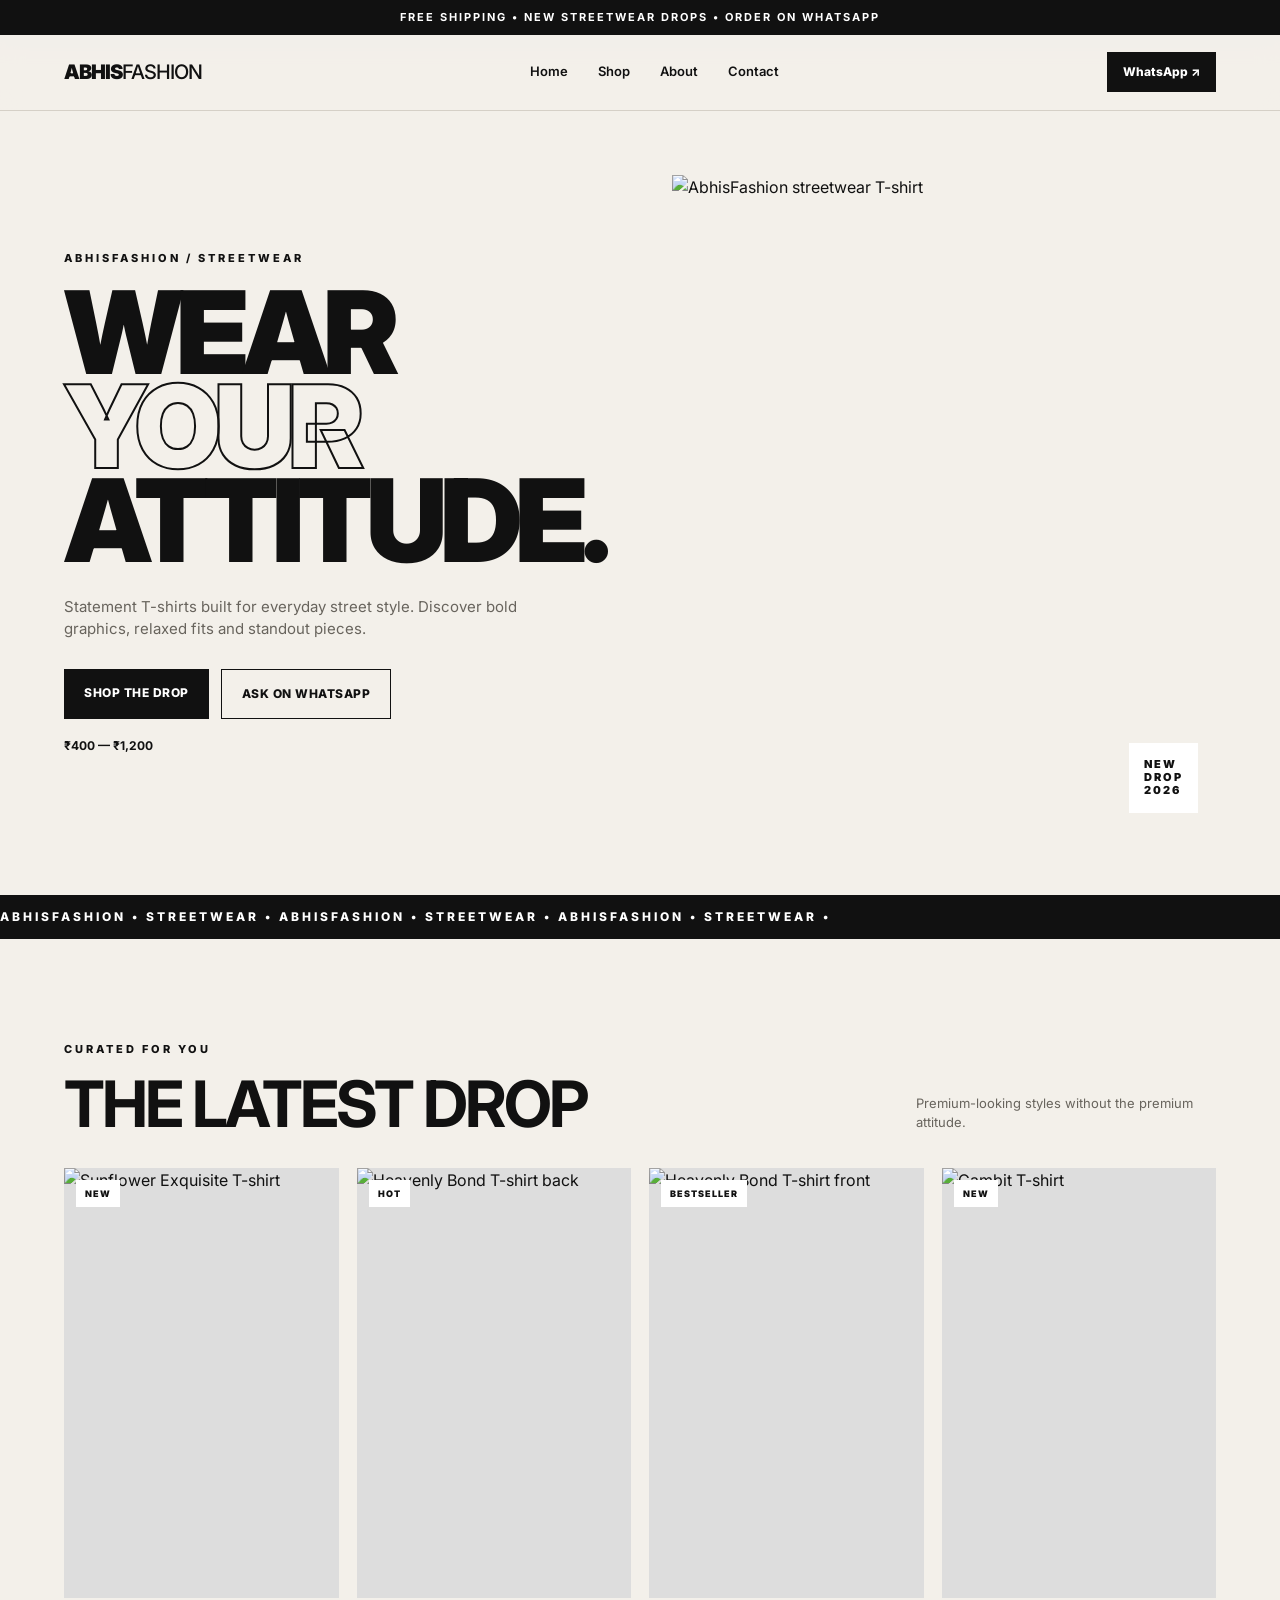
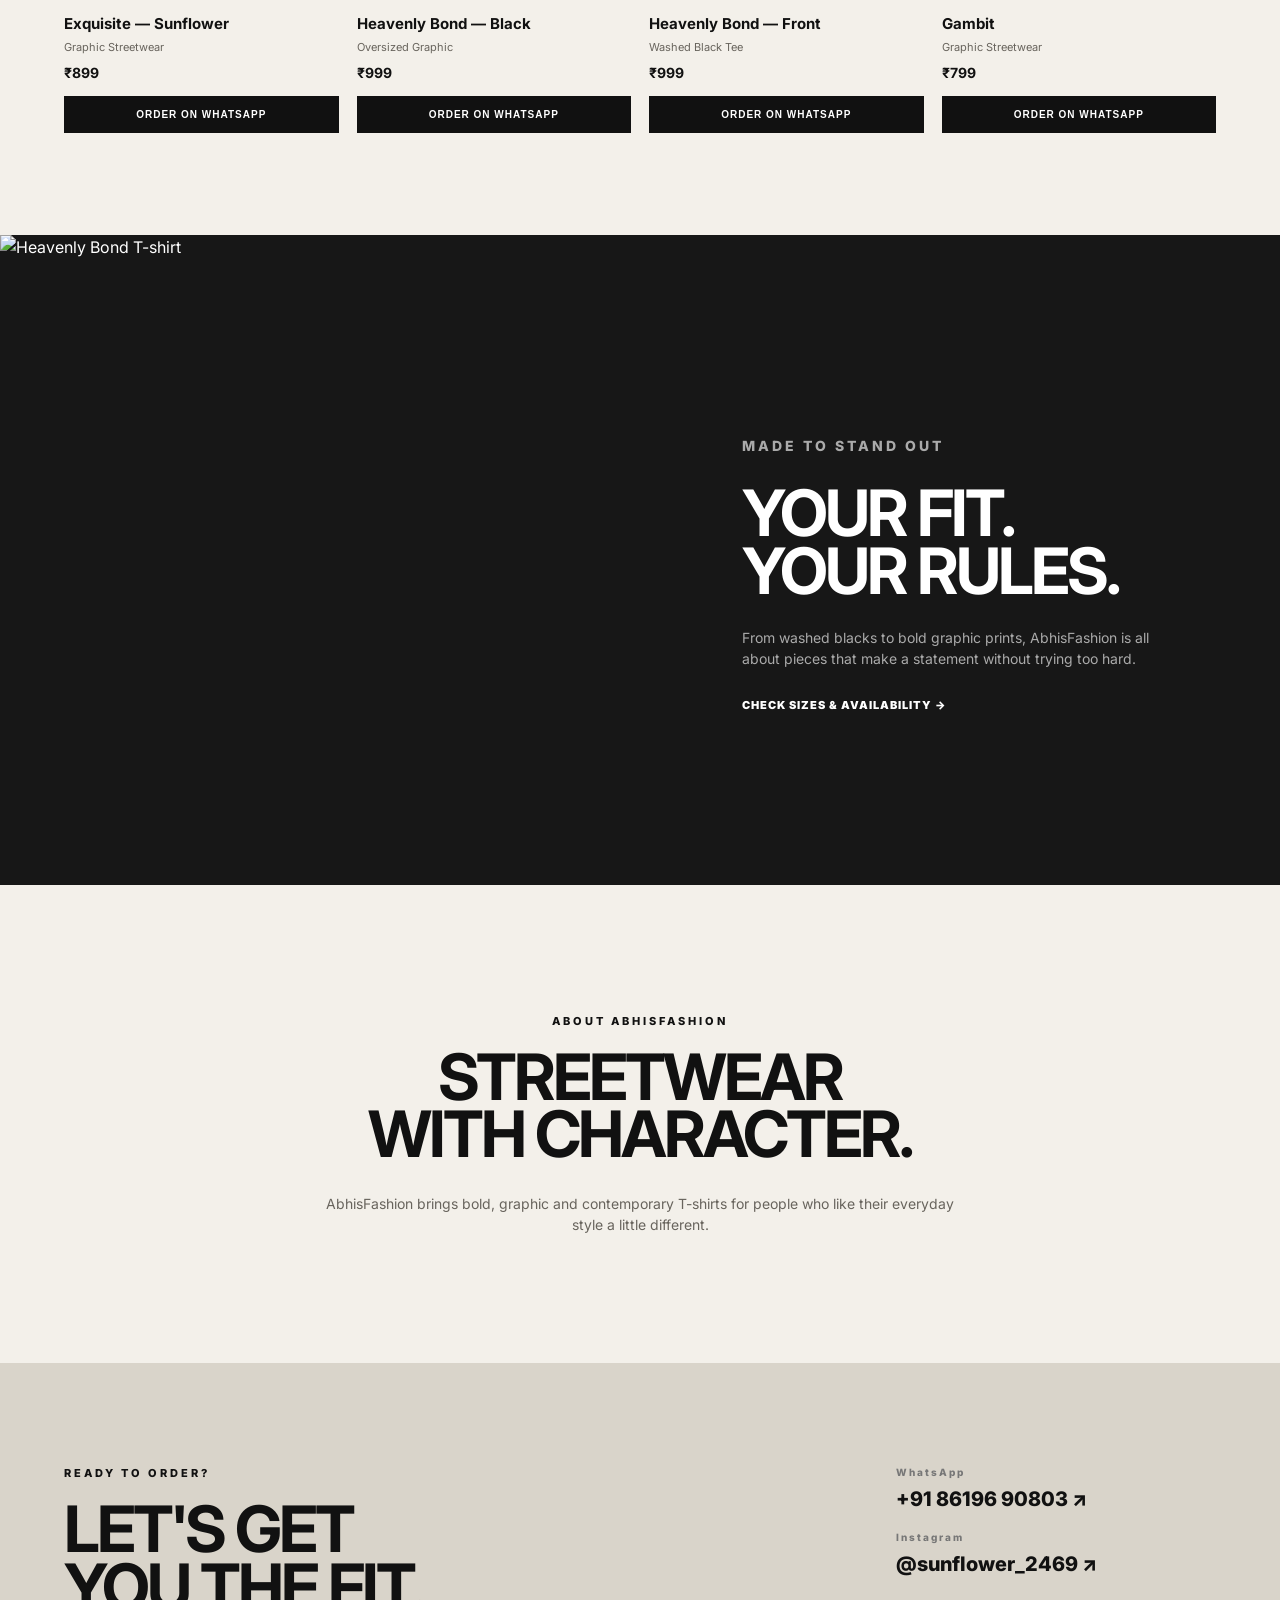
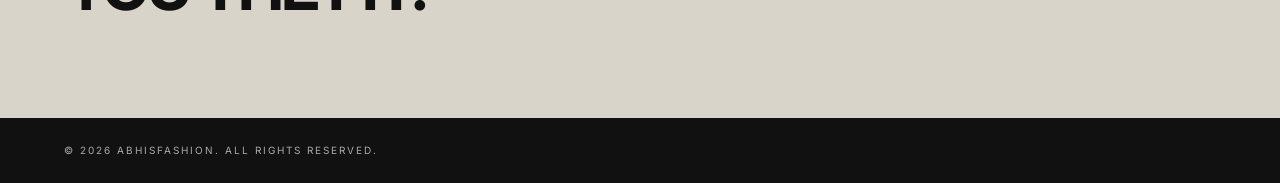
==== index.html @ 8c9a625c "Add files via upload" ====
<!DOCTYPE html>
<html lang="en">
<head>
  <meta charset="UTF-8">
  <meta name="viewport" content="width=device-width, initial-scale=1.0">
  <meta name="description" content="AbhisFashion — premium streetwear T-shirts.">
  <title>AbhisFashion — Streetwear</title>
  <link rel="preconnect" href="https://fonts.googleapis.com">
  <link rel="preconnect" href="https://fonts.gstatic.com" crossorigin>
  <link href="https://fonts.googleapis.com/css2?family=Inter:wght@400;500;600;700;800;900&display=swap" rel="stylesheet">
  <link rel="stylesheet" href="style.css">
</head>
<body>
  <div class="announcement">FREE SHIPPING • NEW STREETWEAR DROPS • ORDER ON WHATSAPP</div>

  <header class="header">
    <a class="logo" href="#home">ABHIS<span>FASHION</span></a>
    <nav>
      <a href="#home">Home</a>
      <a href="#shop">Shop</a>
      <a href="#about">About</a>
      <a href="#contact">Contact</a>
    </nav>
    <a class="nav-cta" href="https://wa.me/918619690803?text=Hi%20AbhisFashion%2C%20I%20want%20to%20shop%20T-shirts." target="_blank">WhatsApp ↗</a>
  </header>

  <main id="home">
    <section class="hero">
      <div class="hero-copy">
        <p class="eyebrow">ABHISFASHION / STREETWEAR</p>
        <h1>WEAR<br><em>YOUR</em><br>ATTITUDE.</h1>
        <p class="hero-text">Statement T-shirts built for everyday street style. Discover bold graphics, relaxed fits and standout pieces.</p>
        <div class="hero-buttons">
          <a class="btn primary" href="#shop">SHOP THE DROP</a>
          <a class="btn ghost" href="https://wa.me/918619690803?text=Hi%20AbhisFashion%2C%20please%20share%20your%20latest%20T-shirt%20collection." target="_blank">ASK ON WHATSAPP</a>
        </div>
        <div class="price-note">₹400 — ₹1,200</div>
      </div>
      <div class="hero-image-wrap">
        <img src="images/hero.jpg" alt="AbhisFashion streetwear T-shirt">
        <div class="hero-tag">NEW<br>DROP<br>2026</div>
      </div>
    </section>

    <section class="marquee"><div>ABHISFASHION • STREETWEAR • ABHISFASHION • STREETWEAR • ABHISFASHION • STREETWEAR •</div></section>

    <section class="section" id="shop">
      <div class="section-head">
        <div>
          <p class="eyebrow">CURATED FOR YOU</p>
          <h2>THE LATEST DROP</h2>
        </div>
        <p class="section-sub">Premium-looking styles without the premium attitude.</p>
      </div>

      <div class="products">
        <article class="product">
          <div class="product-img"><img src="images/sunflower-poster.jpg" alt="Sunflower Exquisite T-shirt"><span>NEW</span></div>
          <div class="product-info"><h3>Exquisite — Sunflower</h3><p>Graphic Streetwear</p><strong>₹899</strong></div>
          <button onclick="order('Exquisite — Sunflower', 899)">ORDER ON WHATSAPP</button>
        </article>

        <article class="product">
          <div class="product-img"><img src="images/heavenly-bond-back.jpg" alt="Heavenly Bond T-shirt back"><span>HOT</span></div>
          <div class="product-info"><h3>Heavenly Bond — Black</h3><p>Oversized Graphic</p><strong>₹999</strong></div>
          <button onclick="order('Heavenly Bond — Black', 999)">ORDER ON WHATSAPP</button>
        </article>

        <article class="product">
          <div class="product-img"><img src="images/heavenly-bond-front.jpg" alt="Heavenly Bond T-shirt front"><span>BESTSELLER</span></div>
          <div class="product-info"><h3>Heavenly Bond — Front</h3><p>Washed Black Tee</p><strong>₹999</strong></div>
          <button onclick="order('Heavenly Bond — Front', 999)">ORDER ON WHATSAPP</button>
        </article>

        <article class="product">
          <div class="product-img"><img src="images/gambit.jpg" alt="Gambit T-shirt"><span>NEW</span></div>
          <div class="product-info"><h3>Gambit</h3><p>Graphic Streetwear</p><strong>₹799</strong></div>
          <button onclick="order('Gambit', 799)">ORDER ON WHATSAPP</button>
        </article>
      </div>
    </section>

    <section class="feature">
      <div class="feature-image"><img src="images/heavenly-bond-front.jpg" alt="Heavenly Bond T-shirt"></div>
      <div class="feature-copy">
        <p class="eyebrow">MADE TO STAND OUT</p>
        <h2>YOUR FIT.<br>YOUR RULES.</h2>
        <p>From washed blacks to bold graphic prints, AbhisFashion is all about pieces that make a statement without trying too hard.</p>
        <a class="text-link" href="https://wa.me/918619690803?text=Hi%20AbhisFashion%2C%20I%20want%20to%20know%20about%20sizes%20and%20availability." target="_blank">CHECK SIZES & AVAILABILITY →</a>
      </div>
    </section>

    <section class="about" id="about">
      <p class="eyebrow">ABOUT ABHISFASHION</p>
      <h2>STREETWEAR<br>WITH CHARACTER.</h2>
      <p>AbhisFashion brings bold, graphic and contemporary T-shirts for people who like their everyday style a little different.</p>
    </section>

    <section class="contact" id="contact">
      <div>
        <p class="eyebrow">READY TO ORDER?</p>
        <h2>LET'S GET<br>YOU THE FIT.</h2>
      </div>
      <div class="contact-card">
        <p>WhatsApp</p>
        <a href="https://wa.me/918619690803" target="_blank">+91 86196 90803 ↗</a>
        <p>Instagram</p>
        <a href="https://instagram.com/sunflower_2469" target="_blank">@sunflower_2469 ↗</a>
      </div>
    </section>
  </main>

  <footer>© 2026 ABHISFASHION. ALL RIGHTS RESERVED.</footer>
  <script src="script.js"></script>
</body>
</html>
---- style.css ----
*{box-sizing:border-box;margin:0;padding:0}
:root{--bg:#f3f0ea;--ink:#111;--muted:#68645d;--line:#d5d0c7}
html{scroll-behavior:smooth}
body{font-family:Inter,Arial,sans-serif;background:var(--bg);color:var(--ink);line-height:1.5}
a{text-decoration:none;color:inherit}
.announcement{background:#111;color:#fff;text-align:center;font-size:11px;font-weight:700;letter-spacing:2px;padding:9px}
.header{height:76px;border-bottom:1px solid var(--line);display:flex;align-items:center;justify-content:space-between;padding:0 5vw;position:sticky;top:0;background:rgba(243,240,234,.94);backdrop-filter:blur(12px);z-index:20}
.logo{font-size:20px;font-weight:900;letter-spacing:-1px}.logo span{font-weight:500}
nav{display:flex;gap:30px;font-size:13px;font-weight:600}nav a:hover{opacity:.55}
.nav-cta{background:#111;color:#fff;padding:11px 16px;font-size:12px;font-weight:800}
.hero{min-height:calc(100vh - 116px);display:grid;grid-template-columns:1fr 1fr;gap:5vw;padding:5vw}
.hero-copy{display:flex;flex-direction:column;justify-content:center;max-width:650px}
.eyebrow{font-size:11px;letter-spacing:3px;font-weight:800;margin-bottom:18px}
h1{font-size:clamp(62px,9vw,140px);line-height:.82;letter-spacing:-7px;font-weight:900}
h1 em{font-style:normal;-webkit-text-stroke:2px #111;color:transparent}
.hero-text{max-width:490px;color:var(--muted);margin:28px 0;font-size:15px}
.hero-buttons{display:flex;gap:12px;flex-wrap:wrap}.btn{padding:15px 20px;font-size:12px;font-weight:800;letter-spacing:.5px}.primary{background:#111;color:#fff}.ghost{border:1px solid #111}.price-note{margin-top:18px;font-size:12px;font-weight:700}
.hero-image-wrap{position:relative;min-height:620px}.hero-image-wrap img{width:100%;height:100%;object-fit:cover;display:block}.hero-tag{position:absolute;right:18px;bottom:18px;background:#fff;padding:15px;font-size:11px;font-weight:900;letter-spacing:2px;line-height:1.2}
.marquee{overflow:hidden;background:#111;color:#fff;padding:13px 0;white-space:nowrap;font-size:12px;font-weight:800;letter-spacing:3px}.marquee div{animation:move 20s linear infinite}@keyframes move{to{transform:translateX(-40%)}}
.section{padding:8vw 5vw}.section-head{display:flex;justify-content:space-between;align-items:end;margin-bottom:35px}.section-head h2,.feature h2,.about h2,.contact h2{font-size:clamp(38px,5vw,75px);line-height:.9;letter-spacing:-3px}.section-sub{max-width:300px;color:var(--muted);font-size:13px}
.products{display:grid;grid-template-columns:repeat(4,1fr);gap:18px}.product-img{height:430px;background:#ddd;position:relative;overflow:hidden}.product-img img{width:100%;height:100%;object-fit:cover;transition:transform .5s}.product:hover .product-img img{transform:scale(1.04)}.product-img span{position:absolute;top:12px;left:12px;background:#fff;padding:7px 9px;font-size:9px;font-weight:900;letter-spacing:1px}.product-info{padding:15px 0 12px}.product-info h3{font-size:15px}.product-info p{font-size:11px;color:var(--muted);margin:4px 0}.product-info strong{font-size:14px}.product button{width:100%;border:0;background:#111;color:#fff;padding:13px;font-size:10px;font-weight:800;letter-spacing:1px;cursor:pointer}
.feature{display:grid;grid-template-columns:1fr 1fr;min-height:650px;background:#171717;color:#fff}.feature-image{min-height:650px}.feature-image img{width:100%;height:100%;object-fit:cover}.feature-copy{padding:8vw;display:flex;flex-direction:column;justify-content:center}.feature-copy .eyebrow{color:#aaa}.feature-copy p{color:#aaa;max-width:450px;margin:28px 0;font-size:14px}.text-link{font-size:11px;font-weight:900;letter-spacing:1px}
.about{padding:10vw 5vw;text-align:center}.about p:last-child{max-width:650px;margin:30px auto 0;color:var(--muted);font-size:14px}
.contact{padding:8vw 5vw;background:#d9d4ca;display:flex;justify-content:space-between;gap:40px}.contact-card{min-width:320px}.contact-card p{font-size:10px;font-weight:800;letter-spacing:2px;color:#777;margin-bottom:4px;margin-top:16px}.contact-card p:first-child{margin-top:0}.contact-card a{font-size:20px;font-weight:800}
footer{background:#111;color:#aaa;padding:25px 5vw;font-size:10px;letter-spacing:2px}
@media(max-width:900px){nav{display:none}.hero{grid-template-columns:1fr;padding:8vw 5vw}.hero-image-wrap{min-height:520px}.products{grid-template-columns:repeat(2,1fr)}.product-img{height:380px}.feature{grid-template-columns:1fr}.feature-image{min-height:500px}.contact{display:block}.contact-card{margin-top:40px}}
@media(max-width:560px){.header{padding:0 18px}.nav-cta{padding:9px 11px;font-size:10px}.hero{padding:45px 18px}.hero-copy h1{font-size:66px;letter-spacing:-4px}.hero-image-wrap{min-height:470px}.section{padding:65px 18px}.section-head{display:block}.section-sub{margin-top:18px}.products{grid-template-columns:1fr 1fr;gap:12px}.product-img{height:280px}.product-info h3{font-size:12px}.product button{font-size:8px;padding:11px 5px}.feature-copy{padding:65px 18px}.about{padding:75px 18px}.contact{padding:65px 18px}}
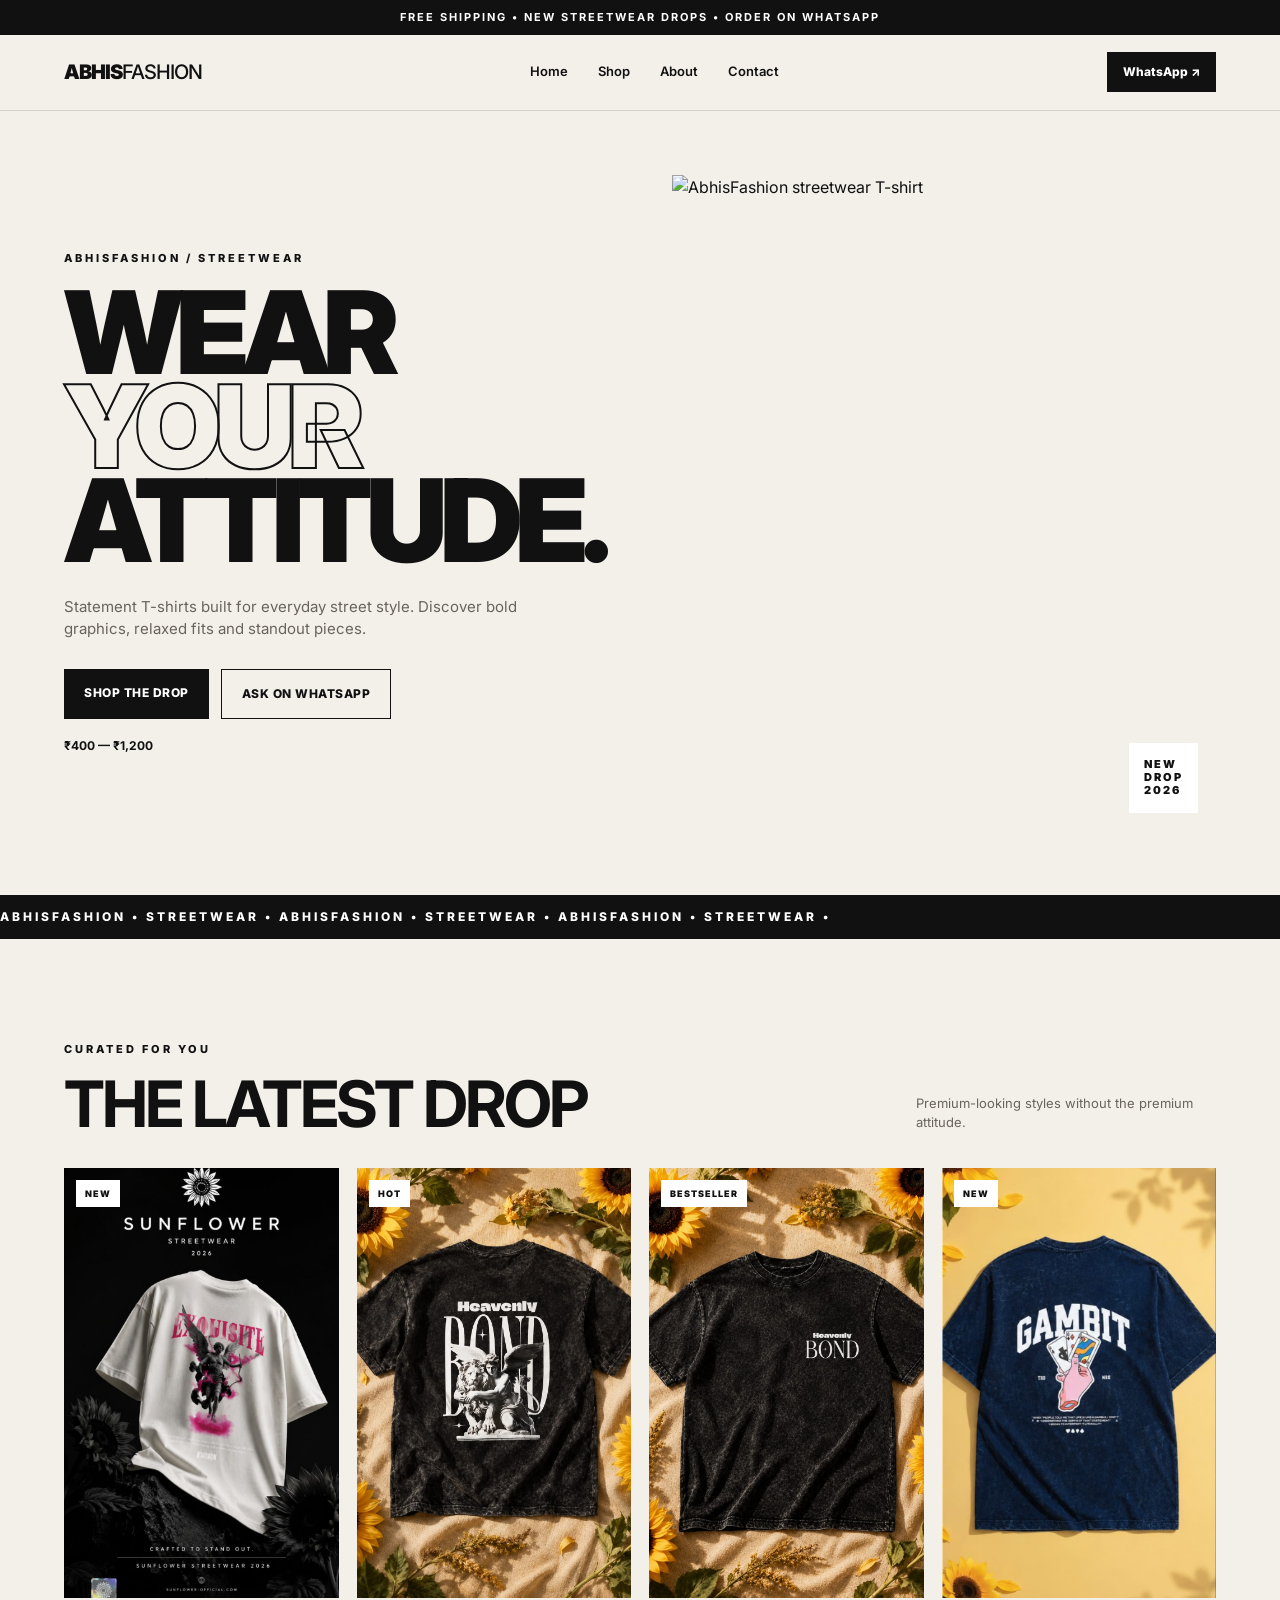
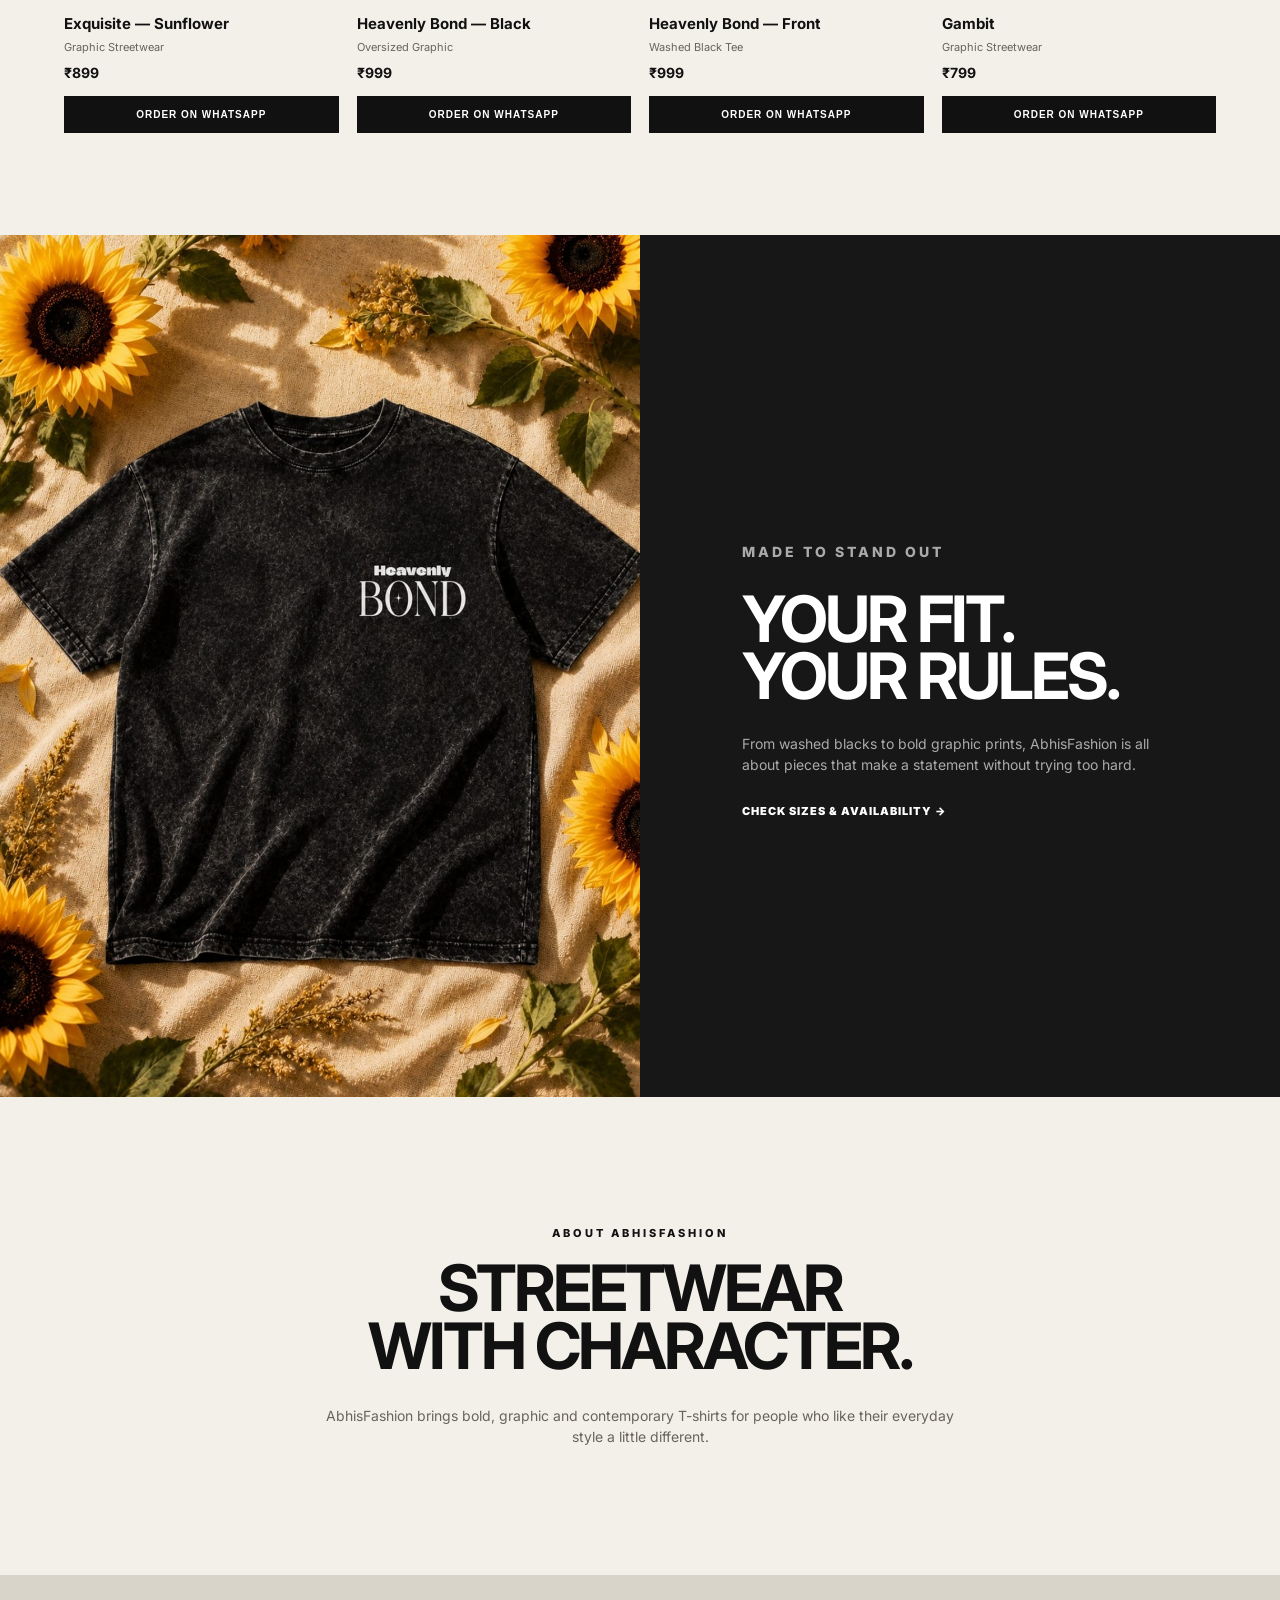
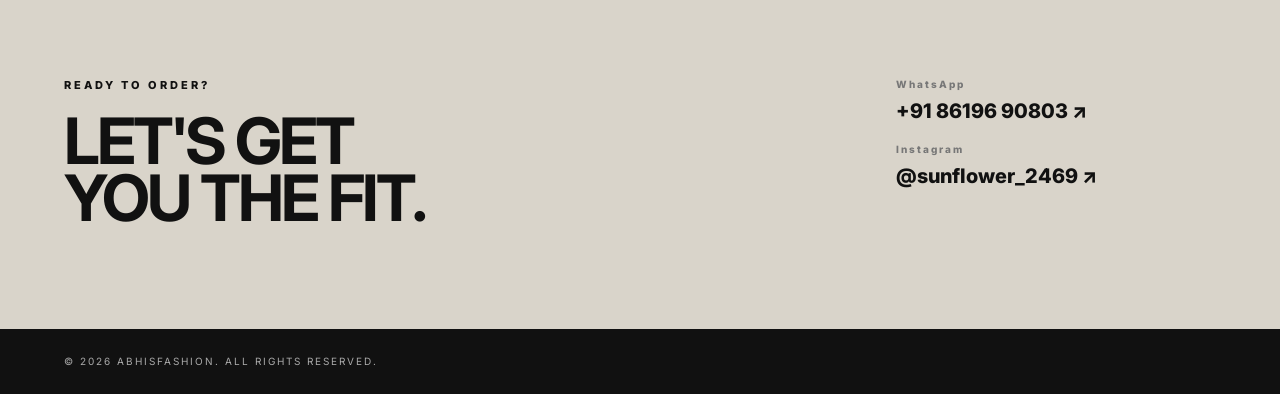
==== commit d696c263: "Update index.html" ====
--- a/index.html
+++ b/index.html
@@ -37,7 +37,7 @@
         <div class="price-note">₹400 — ₹1,200</div>
       </div>
       <div class="hero-image-wrap">
-        <img src="images/hero.jpg" alt="AbhisFashion streetwear T-shirt">
+        <img src="images/tshirt1.jpg" alt="AbhisFashion streetwear T-shirt">
         <div class="hero-tag">NEW<br>DROP<br>2026</div>
       </div>
     </section>
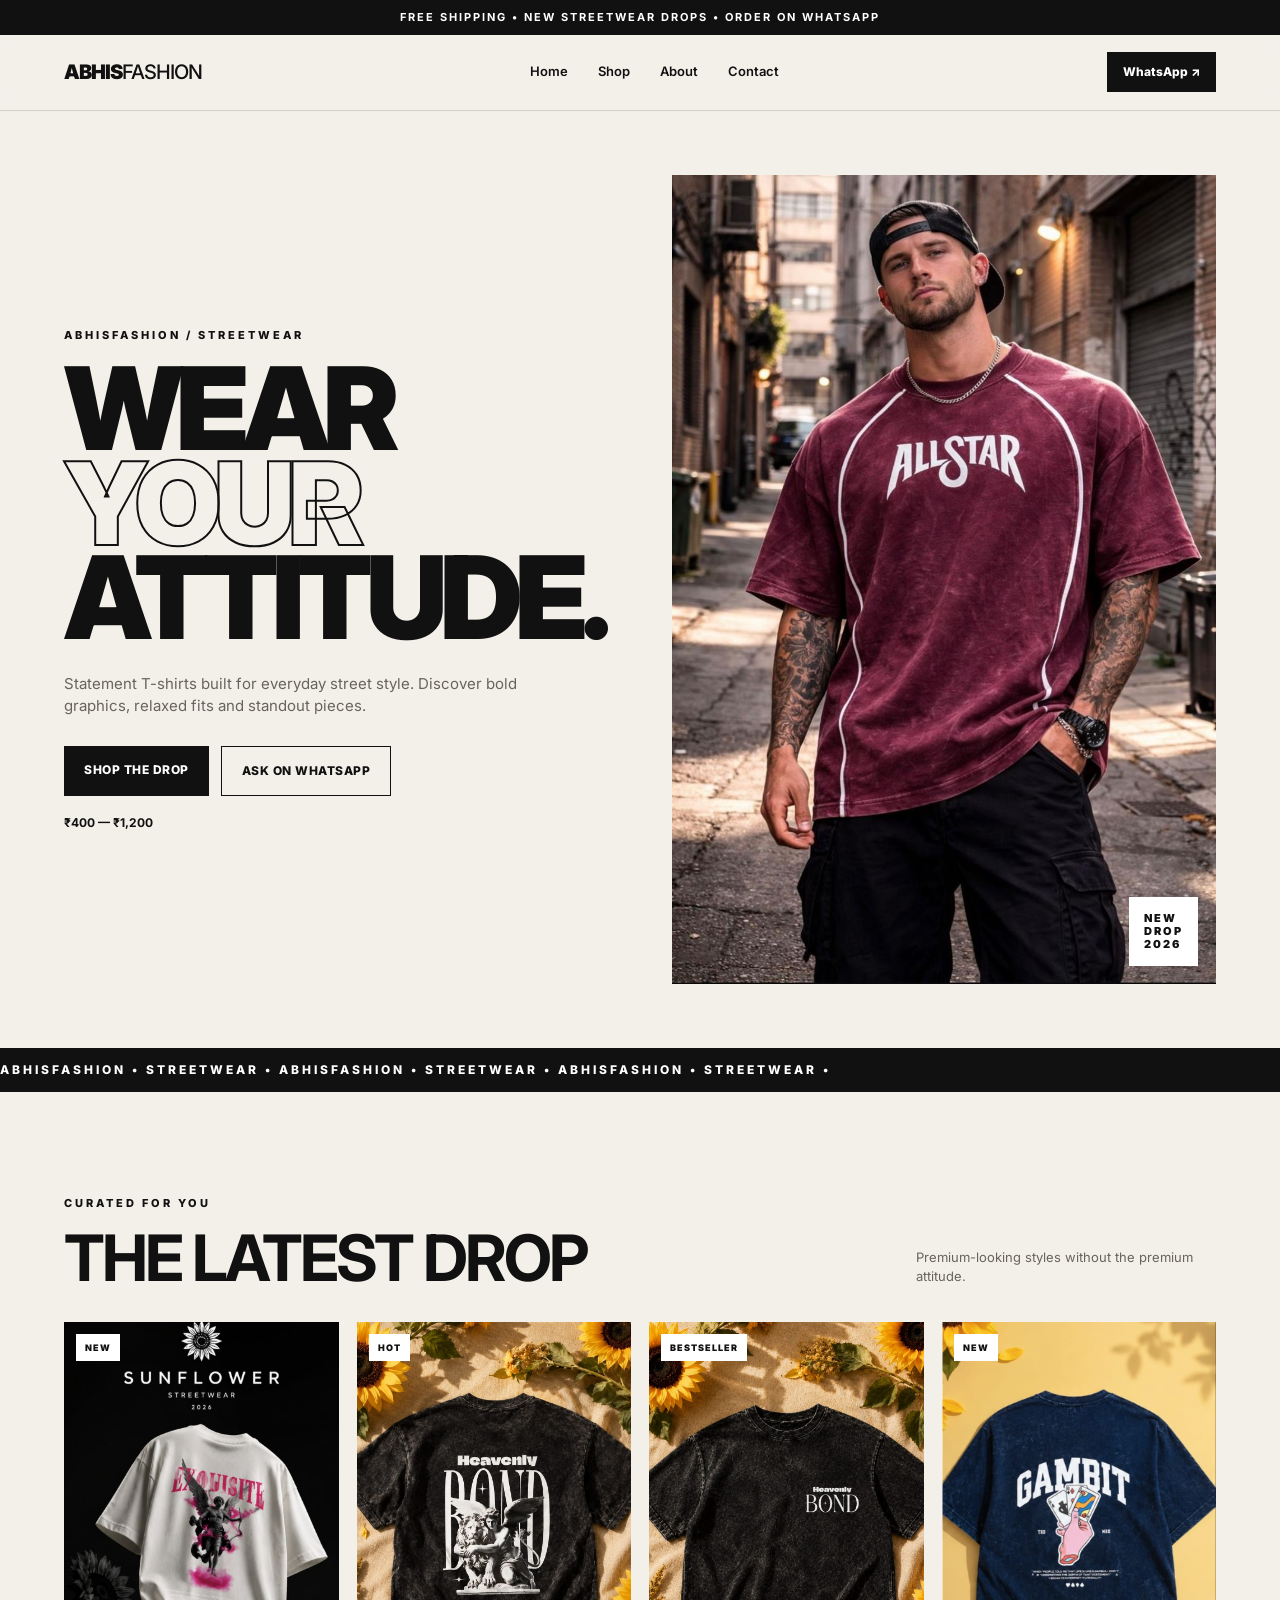
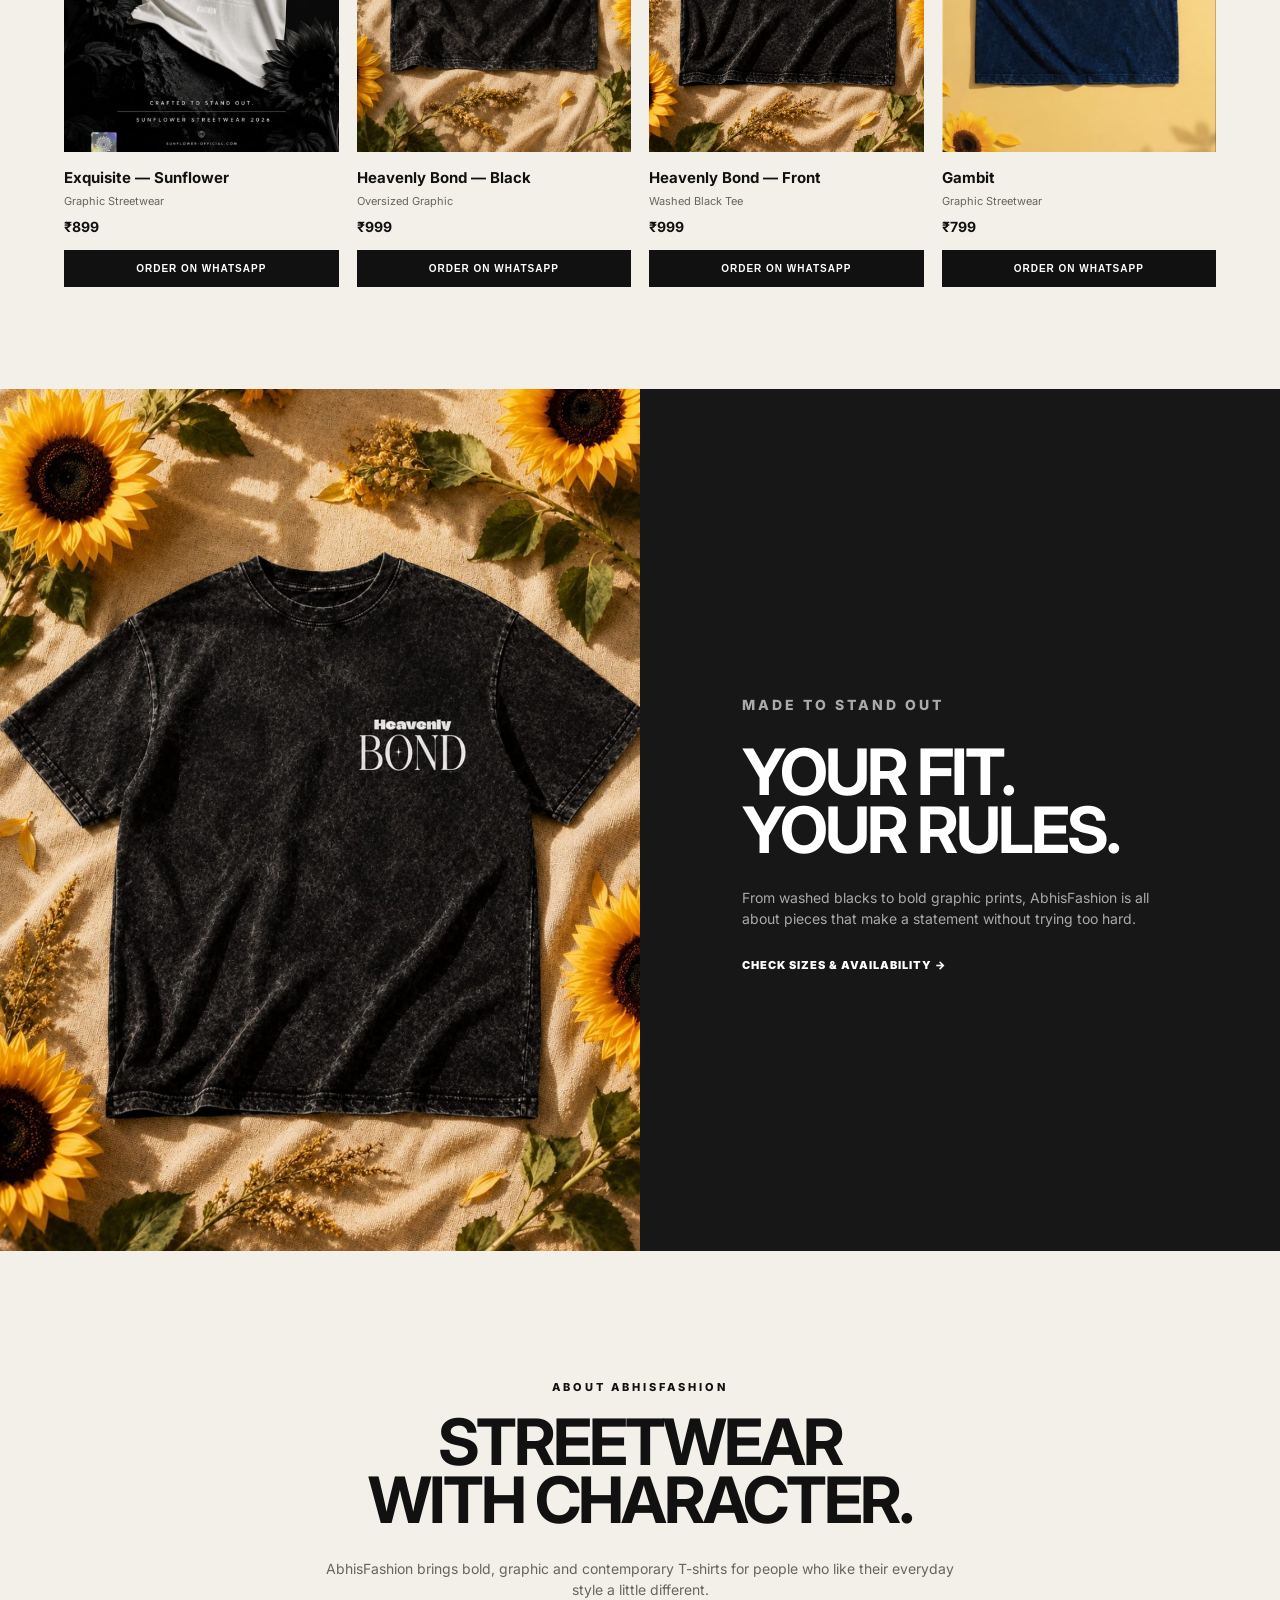
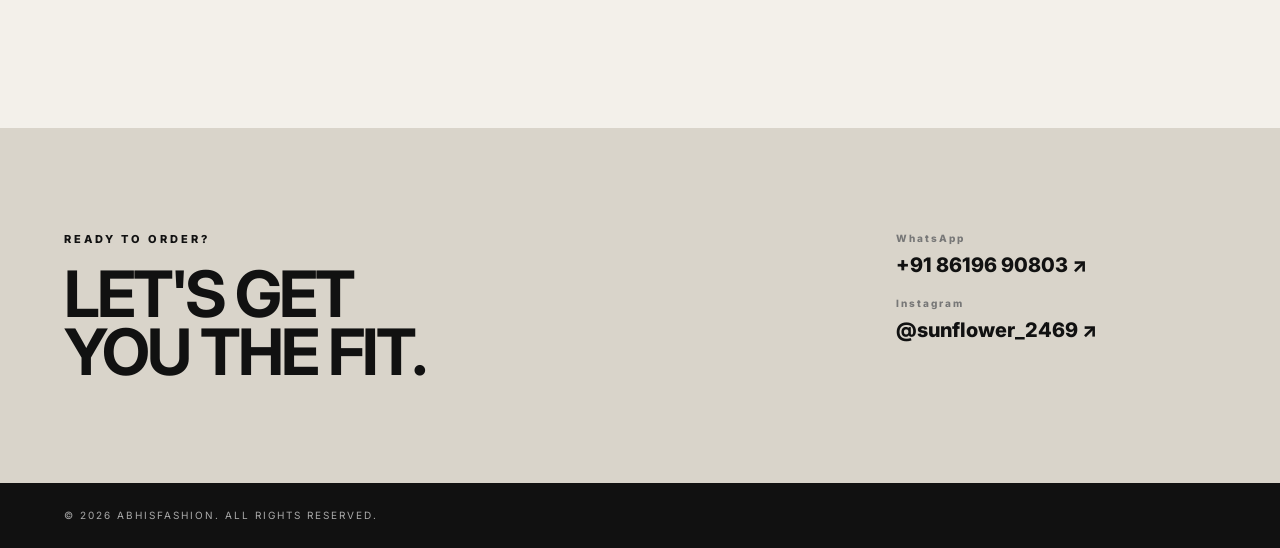
==== commit 25fbd0bf: "Update index.html" ====
--- a/index.html
+++ b/index.html
@@ -37,7 +37,7 @@
         <div class="price-note">₹400 — ₹1,200</div>
       </div>
       <div class="hero-image-wrap">
-        <img src="images/tshirt1.jpg" alt="AbhisFashion streetwear T-shirt">
+        <img src="images/hero.jpg" alt="AbhisFashion streetwear T-shirt">
         <div class="hero-tag">NEW<br>DROP<br>2026</div>
       </div>
     </section>
